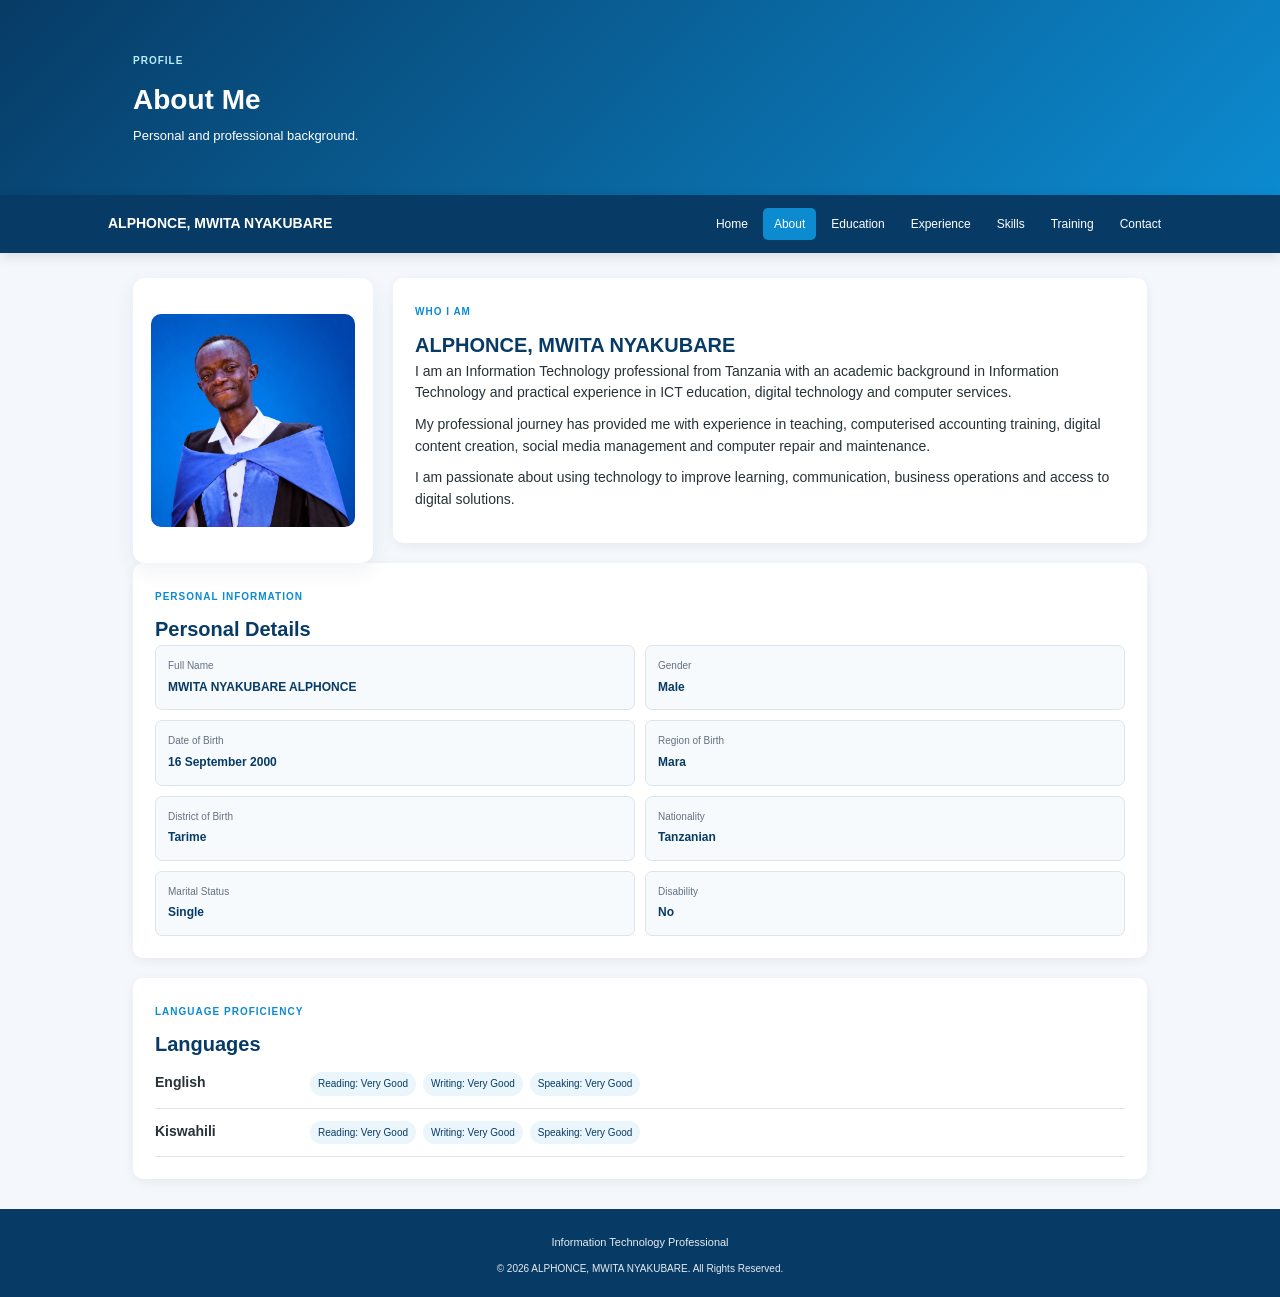
==== about.html @ f6e7d160 "Add files via upload" ====
<!DOCTYPE html>
<html lang="en">

<head>

    <meta charset="UTF-8">
    <meta name="viewport" content="width=device-width, initial-scale=1.0">

    <title>About Me | Alphonce,  Mwita Nyakubare</title>

    <link rel="stylesheet" href="style.css">

</head>

<body>


<header class="page-header">

    <div class="container">

        <span class="section-tag">
            PROFILE
        </span>

        <h1>About Me</h1>

        <p>
            Personal and professional background.
        </p>

    </div>

</header>


<nav class="navbar">

    <div class="nav-container">

        <a href="index.html" class="logo">
            ALPHONCE, MWITA NYAKUBARE
        </a>

        <div class="nav-links">

            <a href="index.html">Home</a>

            <a href="about.html" class="active">
                About
            </a>

            <a href="education.html">
                Education
            </a>

            <a href="experience.html">
                Experience
            </a>

            <a href="skills.html">
                Skills
            </a>

            <a href="training.html">
                Training
            </a>

            <a href="contact.html">
                Contact
            </a>

        </div>

    </div>

</nav>


<main class="container">


    <section class="about-layout">

        <div class="about-photo">

            <img
                src="mine.png"
                alt="Alphonce Mwita Nyakubare"
            >

        </div>


        <div class="section about-text">

            <span class="section-tag">
                WHO I AM
            </span>

            <h2>
                ALPHONCE, MWITA NYAKUBARE
            </h2>

            <p>
                I am an Information Technology professional from Tanzania
                with an academic background in Information Technology and
                practical experience in ICT education, digital technology
                and computer services.
            </p>

            <p>
                My professional journey has provided me with experience in
                teaching, computerised accounting training, digital content
                creation, social media management and computer repair and
                maintenance.
            </p>

            <p>
                I am passionate about using technology to improve learning,
                communication, business operations and access to digital
                solutions.
            </p>

        </div>

    </section>


    <section class="section">

        <span class="section-tag">
            PERSONAL INFORMATION
        </span>

        <h2>
            Personal Details
        </h2>

        <div class="info-grid">

            <div class="info-item">
                <span>Full Name</span>
                <strong>
                    MWITA NYAKUBARE ALPHONCE
                </strong>
            </div>


            <div class="info-item">
                <span>Gender</span>
                <strong>Male</strong>
            </div>


            <div class="info-item">
                <span>Date of Birth</span>
                <strong>
                    16 September 2000
                </strong>
            </div>


            <div class="info-item">
                <span>Region of Birth</span>
                <strong>Mara</strong>
            </div>


            <div class="info-item">
                <span>District of Birth</span>
                <strong>Tarime</strong>
            </div>


            <div class="info-item">
                <span>Nationality</span>
                <strong>Tanzanian</strong>
            </div>


            <div class="info-item">
                <span>Marital Status</span>
                <strong>Single</strong>
            </div>


            <div class="info-item">
                <span>Disability</span>
                <strong>No</strong>
            </div>

        </div>

    </section>


    <section class="section">

        <span class="section-tag">
            LANGUAGE PROFICIENCY
        </span>

        <h2>
            Languages
        </h2>


        <div class="language-list">


            <div class="language-row">

                <div>
                    <strong>
                        English
                    </strong>
                </div>

                <div class="language-level">

                    <span>
                        Reading: Very Good
                    </span>

                    <span>
                        Writing: Very Good
                    </span>

                    <span>
                        Speaking: Very Good
                    </span>

                </div>

            </div>


            <div class="language-row">

                <div>
                    <strong>
                        Kiswahili
                    </strong>
                </div>

                <div class="language-level">

                    <span>
                        Reading: Very Good
                    </span>

                    <span>
                        Writing: Very Good
                    </span>

                    <span>
                        Speaking: Very Good
                    </span>

                </div>

            </div>


        </div>

    </section>


</main>


<footer>

    <div class="footer-content">

        <h3>
            
        </h3>

        <p>
            Information Technology Professional
        </p>

        <p class="copyright">
            © 2026 ALPHONCE, MWITA NYAKUBARE.
            All Rights Reserved.
        </p>

    </div>

</footer>


</body>
</html>
---- style.css ----
* {
    box-sizing: border-box;
    margin: 0;
    padding: 0;
}


:root {

    --primary: #0c8bd0;

    --primary-dark: #073b66;

    --secondary: #00a6d6;

    --light: #f4f8fc;

    --white: #ffffff;

    --text: #263238;

    --muted: #667085;

    --border: #dce5ec;

    --shadow:
        0 7px 22px rgba(7, 59, 102, 0.07);
}


html {
    scroll-behavior: smooth;
}


body {

    font-family:
        Arial,
        Helvetica,
        sans-serif;

    background: var(--light);

    color: var(--text);

    line-height: 1.55;

    font-size: 14px;
}


/* ================================
   HEADINGS
================================ */

h1 {
    font-size: 30px;
}


h2 {
    font-size: 22px;
}


h3 {
    font-size: 16px;
}


h4 {
    font-size: 14px;
}


p {
    font-size: 14px;

    margin-bottom: 10px;
}


/* ================================
   MAIN HEADER
================================ */

.hero-header {

    background:
        linear-gradient(
            135deg,
            #073b66,
            #0c8bd0
        );

    color: white;

    padding: 48px 20px;
}


.profile-container {

    max-width: 1050px;

    margin: auto;

    display: grid;

    grid-template-columns: 190px 1fr;

    gap: 35px;

    align-items: center;
}


.profile-photo {

    width: 175px;

    height: 210px;

    object-fit: cover;

    border-radius: 12px;

    border: 4px solid rgba(255,255,255,0.85);

    box-shadow:
        0 10px 25px rgba(0,0,0,0.22);
}


.profile-info h1 {

    font-size: 32px;

    margin: 8px 0;

    line-height: 1.2;
}


.headline {

    font-size: 16px;

    font-weight: bold;

    margin-bottom: 8px;
}


.intro {

    max-width: 720px;

    font-size: 14px;
}


.badge {

    display: inline-block;

    padding: 5px 10px;

    border-radius: 20px;

    background:
        rgba(255,255,255,0.15);

    font-size: 10px;

    font-weight: bold;

    letter-spacing: 1px;
}


/* ================================
   BUTTONS
================================ */

.hero-buttons {

    margin-top: 18px;

    display: flex;

    gap: 10px;

    flex-wrap: wrap;
}


.btn {

    display: inline-block;

    background: white;

    color: var(--primary-dark);

    padding: 8px 16px;

    border-radius: 6px;

    text-decoration: none;

    font-size: 13px;

    font-weight: bold;

    transition: 0.3s;
}


.btn:hover {

    transform: translateY(-2px);

    box-shadow:
        0 6px 15px rgba(0,0,0,0.15);
}


.btn-outline {

    background: transparent;

    color: white;

    border:
        1px solid
        rgba(255,255,255,0.7);
}


/* ================================
   NAVIGATION
================================ */

.navbar {

    background:
        var(--primary-dark);

    position: sticky;

    top: 0;

    z-index: 1000;

    box-shadow:
        0 3px 12px
        rgba(0,0,0,0.12);
}


.nav-container {

    max-width: 1100px;

    margin: auto;

    min-height: 58px;

    padding:
        0 18px;

    display: flex;

    align-items: center;

    justify-content: space-between;

    gap: 15px;
}


.logo {

    color: white;

    font-size: 15px;

    font-weight: 700;

    text-decoration: none;

    white-space: nowrap;
}


.nav-links {

    display: flex;

    flex-wrap: wrap;

    justify-content: center;

    gap: 2px;
}


.nav-links a {

    color: white;

    text-decoration: none;

    padding:
        7px 10px;

    border-radius: 5px;

    font-size: 12px;

    transition: 0.3s;
}


.nav-links a:hover,
.nav-links a.active {

    background:
        var(--primary);
}


/* ================================
   CONTAINER
================================ */

.container {

    max-width: 1050px;

    margin: 30px auto;

    padding:
        0 18px;
}


/* ================================
   PAGE HEADER
================================ */

.page-header {

    background:
        linear-gradient(
            135deg,
            #073b66,
            #0c8bd0
        );

    color: white;

    padding: 42px 0;
}


.page-header h1 {

    font-size: 28px;

    margin:
        5px 0;
}


.page-header p {

    font-size: 13px;
}


.page-header .section-tag {

    color:
        #bcecff;
}


/* ================================
   SECTIONS
================================ */

.section {

    background:
        var(--white);

    border-radius: 12px;

    padding: 23px;

    margin-bottom: 20px;

    box-shadow:
        var(--shadow);
}


.section h2 {

    color:
        var(--primary-dark);

    margin:
        5px 0 14px;
}


.section-tag {

    display: inline-block;

    color:
        var(--primary);

    font-size: 10px;

    font-weight: bold;

    letter-spacing: 1.4px;
}


/* ================================
   STATS
================================ */

.stats-grid {

    display: grid;

    grid-template-columns:
        repeat(4, 1fr);

    gap: 15px;

    margin-bottom: 20px;
}


.stat-card {

    background:
        white;

    padding: 18px 10px;

    text-align: center;

    border-radius: 10px;

    box-shadow:
        var(--shadow);

    border-top:
        3px solid
        var(--primary);
}


.stat-number {

    font-size: 27px;

    color:
        var(--primary);

    font-weight: 800;
}


.stat-label {

    color:
        var(--muted);

    font-size: 11px;
}


/* ================================
   CARDS
================================ */

.cards {

    display: grid;

    grid-template-columns:
        repeat(
            auto-fit,
            minmax(220px, 1fr)
        );

    gap: 16px;

    margin-bottom: 20px;
}


.card {

    background:
        white;

    padding: 20px;

    border-radius: 11px;

    box-shadow:
        var(--shadow);

    transition: 0.3s;
}


.card:hover {

    transform:
        translateY(-3px);

    box-shadow:
        0 12px 28px
        rgba(7,59,102,0.11);
}


.card h3 {

    color:
        var(--primary-dark);

    margin-bottom: 6px;

    font-size: 16px;
}


.card p {

    font-size: 13px;
}


.text-link {

    display: inline-block;

    margin-top: 7px;

    color:
        var(--primary);

    text-decoration: none;

    font-weight: bold;

    font-size: 12px;
}


/* ================================
   CAREER INTERESTS
================================ */

.interest-grid {

    display: grid;

    grid-template-columns:
        repeat(2, 1fr);

    gap: 15px;
}


.interest-grid > div {

    padding: 15px;

    background:
        #f7fafc;

    border:
        1px solid
        var(--border);

    border-radius: 8px;
}


.interest-grid h3 {

    color:
        var(--primary-dark);

    margin-bottom: 5px;
}


.interest-grid p {

    font-size: 13px;
}


/* ================================
   ABOUT
================================ */

.about-layout {

    display: grid;

    grid-template-columns:
        240px 1fr;

    gap: 20px;

    align-items: stretch;
}


.about-photo {

    background:
        white;

    border-radius: 12px;

    padding: 18px;

    box-shadow:
        var(--shadow);

    display: flex;

    align-items: center;

    justify-content: center;
}


.about-photo img {

    width: 100%;

    max-width: 205px;

    border-radius: 10px;

    object-fit: cover;
}


.about-text {

    margin: 0;
}


/* ================================
   PERSONAL INFORMATION
================================ */

.info-grid {

    display: grid;

    grid-template-columns:
        repeat(2, 1fr);

    gap: 10px;
}


.info-item {

    padding: 12px;

    background:
        #f7fafc;

    border:
        1px solid
        var(--border);

    border-radius: 7px;
}


.info-item span {

    display: block;

    color:
        var(--muted);

    font-size: 10px;

    margin-bottom: 2px;
}


.info-item strong {

    color:
        var(--primary-dark);

    font-size: 12px;
}


/* ================================
   TABLES
================================ */

.table-wrapper {

    width: 100%;

    overflow-x: auto;
}


table {

    width: 100%;

    border-collapse:
        collapse;

    margin-top: 8px;

    min-width: 600px;

    font-size: 12px;
}


th,
td {

    padding:
        7px 9px;

    border:
        1px solid
        #d9e1e7;

    text-align:
        left;

    vertical-align:
        middle;
}


th {

    background:
        var(--primary-dark);

    color:
        white;

    font-size: 11px;

    font-weight: 600;

    white-space:
        nowrap;
}


td {

    color:
        #374151;
}


tbody tr:nth-child(even) {

    background:
        #f7fafc;
}


tbody tr:hover {

    background:
        #eef7fc;
}


/* ================================
   LANGUAGE
================================ */

.language-row {

    display: grid;

    grid-template-columns:
        140px 1fr;

    padding:
        12px 0;

    border-bottom:
        1px solid
        var(--border);

    gap: 15px;
}


.language-level {

    display: flex;

    gap: 7px;

    flex-wrap: wrap;
}


.language-level span {

    background:
        #eaf6fc;

    color:
        var(--primary-dark);

    padding:
        4px 8px;

    border-radius:
        15px;

    font-size:
        10px;
}


/* ================================
   SKILLS
================================ */

.skill-grid {

    display: grid;

    grid-template-columns:
        repeat(3, 1fr);

    gap: 15px;
}


.skill-card {

    background:
        #f7fafc;

    border:
        1px solid
        var(--border);

    padding:
        15px;

    border-radius:
        8px;
}


.skill-top {

    display: flex;

    justify-content:
        space-between;

    gap: 8px;

    margin-bottom:
        10px;
}


.skill-top h3 {

    font-size:
        13px;

    color:
        var(--primary-dark);
}


.skill-top span {

    color:
        var(--primary);

    font-size:
        10px;

    font-weight:
        bold;
}


.progress {

    width: 100%;

    height: 7px;

    background:
        #dfe8ee;

    border-radius:
        20px;

    overflow:
        hidden;
}


.progress-bar {

    height: 100%;

    background:
        linear-gradient(
            90deg,
            var(--primary-dark),
            var(--primary)
        );

    border-radius:
        20px;
}


/* ================================
   CONTACT
================================ */

.contact-grid {

    display: grid;

    grid-template-columns:
        1fr 1fr;

    gap: 20px;
}


.contact-grid .section {

    margin-bottom: 0;
}


.contact-item {

    padding:
        11px 0;

    border-bottom:
        1px solid
        var(--border);
}


.contact-item span {

    display: block;

    color:
        var(--muted);

    font-size:
        10px;
}


.contact-item strong {

    display: block;

    font-size:
        13px;
}


.contact-item a {

    color:
        var(--primary);

    text-decoration:
        none;
}


/* ================================
   FORM
================================ */

form {

    margin-top:
        15px;
}


label {

    display: block;

    font-weight:
        bold;

    margin:
        11px 0 5px;

    color:
        var(--primary-dark);

    font-size:
        12px;
}


input,
textarea {

    width: 100%;

    padding:
        9px 11px;

    border:
        1px solid
        #cbd6de;

    border-radius:
        6px;

    font-size:
        12px;

    font-family:
        inherit;

    outline:
        none;
}


input:focus,
textarea:focus {

    border-color:
        var(--primary);

    box-shadow:
        0 0 0 2px
        rgba(12,139,208,0.1);
}


textarea {

    min-height:
        120px;

    resize:
        vertical;
}


.form-buttons {

    display:
        flex;

    gap:
        8px;

    margin-top:
        12px;
}


button {

    border:
        none;

    padding:
        9px 16px;

    border-radius:
        6px;

    cursor:
        pointer;

    font-size:
        12px;

    font-weight:
        bold;
}


.submit {

    background:
        var(--primary);

    color:
        white;
}


.submit:hover {

    background:
        var(--primary-dark);
}


.reset {

    background:
        #e5e7eb;

    color:
        #333;
}


/* ================================
   FOOTER
================================ */

footer {

    background:
        var(--primary-dark);

    color:
        white;

    text-align:
        center;

    padding:
        25px 15px;

    margin-top:
        40px;
}


.footer-content h3 {

    font-size:
        15px;

    margin-bottom:
        4px;
}


.footer-content p {

    font-size:
        11px;

    opacity:
        0.9;
}


.copyright {

    margin-top:
        10px;

    font-size:
        10px !important;
}


/* ================================
   TABLET
================================ */

@media (max-width: 900px) {

    .profile-container {

        grid-template-columns:
            1fr;

        text-align:
            center;

        justify-items:
            center;
    }


    .profile-info {

        max-width:
            750px;
    }


    .profile-info h1 {

        font-size:
            28px;
    }


    .stats-grid {

        grid-template-columns:
            repeat(2, 1fr);
    }


    .skill-grid {

        grid-template-columns:
            1fr;
    }


    .about-layout {

        grid-template-columns:
            1fr;
    }


    .about-photo img {

        max-width:
            200px;
    }


    .contact-grid {

        grid-template-columns:
            1fr;
    }

}


/* ================================
   MOBILE
================================ */

@media (max-width: 650px) {

    .hero-header {

        padding:
            35px 15px;
    }


    .profile-photo {

        width:
            150px;

        height:
            180px;
    }


    .profile-info h1 {

        font-size:
            23px;
    }


    .headline {

        font-size:
            13px;
    }


    .intro {

        font-size:
            12px;
    }


    .nav-container {

        flex-direction:
            column;

        padding:
            9px;
    }


    .logo {

        font-size:
            13px;
    }


    .nav-links a {

        font-size:
            11px;

        padding:
            6px 7px;
    }


    .container {

        margin-top:
            22px;

        padding:
            0 12px;
    }


    .section {

        padding:
            17px;
    }


    .section h2 {

        font-size:
            19px;
    }


    .page-header {

        padding:
            35px 0;
    }


    .page-header h1 {

        font-size:
            25px;
    }


    .stats-grid {

        grid-template-columns:
            1fr 1fr;

        gap:
            10px;
    }


    .stat-card {

        padding:
            15px 8px;
    }


    .stat-number {

        font-size:
            24px;
    }


    .stat-label {

        font-size:
            10px;
    }


    .info-grid {

        grid-template-columns:
            1fr;
    }


    .language-row {

        grid-template-columns:
            1fr;

        gap:
            7px;
    }


    .interest-grid {

        grid-template-columns:
            1fr;
    }


    .contact-grid {

        grid-template-columns:
            1fr;
    }


    .form-buttons {

        flex-direction:
            column;
    }


    .form-buttons button {

        width:
            100%;
    }


    table {

        font-size:
            11px;
    }


    th,
    td {

        padding:
            6px 7px;
    }

}


/* ================================
   VERY SMALL SCREEN
================================ */

@media (max-width: 430px) {

    .stats-grid {

        grid-template-columns:
            1fr;
    }


    .profile-info h1 {

        font-size:
            21px;
    }


    .logo {

        font-size:
            12px;
    }


    .nav-links {

        gap:
            1px;
    }


    .nav-links a {

        font-size:
            10px;

        padding:
            5px;
    }

}

/* =========================================
   SKILLS PAGE
   ========================================= */

.skill-grid {
    display: grid;
    grid-template-columns: repeat(3, 1fr);
    gap: 14px;
    margin-top: 18px;
}

.skill-card {
    background: #ffffff;
    border: 1px solid #e1e7ed;
    border-radius: 8px;
    padding: 15px 16px;
    transition: 0.2s ease;
}

.skill-card:hover {
    transform: translateY(-2px);
    box-shadow: 0 5px 15px rgba(0, 0, 0, 0.07);
}

.skill-top {
    display: flex;
    justify-content: space-between;
    align-items: center;
    gap: 10px;
}

.skill-top h3 {
    font-size: 14px;
    font-weight: 600;
    color: #073b66;
    margin: 0;
}

.skill-top span {
    font-size: 11px;
    color: #0c8bd0;
    font-weight: 600;
    white-space: nowrap;
}

.progress {
    width: 100%;
    height: 5px;
    background: #e9eef3;
    border-radius: 10px;
    overflow: hidden;
    margin-top: 10px;
}

.progress-bar {
    height: 100%;
    background: #0c8bd0;
    border-radius: 10px;
}


/* =========================================
   SECTION
   ========================================= */

.section {
    background: #ffffff;
    padding: 22px;
    margin-bottom: 20px;
    border-radius: 10px;
    box-shadow: 0 3px 12px rgba(0, 0, 0, 0.06);
}

.section h2 {
    font-size: 20px;
    color: #073b66;
    margin: 6px 0 0;
}

.section-tag {
    display: inline-block;
    font-size: 10px;
    font-weight: 700;
    letter-spacing: 1px;
    color: #0c8bd0;
    margin-bottom: 4px;
}


/* =========================================
   PROFESSIONAL CARDS
   ========================================= */

.cards {
    display: grid;
    grid-template-columns: repeat(2, 1fr);
    gap: 14px;
    margin-bottom: 20px;
}

.card {
    background: #ffffff;
    padding: 18px;
    border-radius: 9px;
    box-shadow: 0 3px 12px rgba(0, 0, 0, 0.06);
}

.card h3 {
    font-size: 16px;
    color: #073b66;
    margin-bottom: 7px;
}

.card p {
    font-size: 13px;
    line-height: 1.6;
    color: #555;
    margin: 0;
}


/* =========================================
   HEADER
   ========================================= */

.page-header {
    padding: 24px 15px;
}

.page-header h1 {
    font-size: 28px;
    margin: 5px 0;
}

.page-header p {
    font-size: 13px;
}


/* =========================================
   NAVIGATION
   ========================================= */

.navbar {
    background: #073b66;
}

.nav-container {
    max-width: 1100px;
    margin: auto;
    padding: 10px 18px;
    display: flex;
    align-items: center;
    justify-content: space-between;
    gap: 20px;
}

.logo {
    color: #ffffff;
    text-decoration: none;
    font-size: 14px;
    font-weight: 700;
    white-space: nowrap;
}

.nav-links {
    display: flex;
    align-items: center;
    gap: 4px;
    flex-wrap: wrap;
    justify-content: flex-end;
}

.nav-links a {
    color: #ffffff;
    text-decoration: none;
    padding: 7px 11px;
    border-radius: 5px;
    font-size: 12px;
    transition: 0.2s ease;
}

.nav-links a:hover,
.nav-links a.active {
    background: #0c8bd0;
}


/* =========================================
   MAIN CONTAINER
   ========================================= */

.container {
    max-width: 1050px;
    margin: 25px auto;
    padding: 0 18px;
}


/* =========================================
   FOOTER
   ========================================= */

footer {
    background: #073b66;
    color: #ffffff;
    text-align: center;
    padding: 20px 15px;
    margin-top: 30px;
}

.footer-content h3 {
    font-size: 15px;
    margin-bottom: 5px;
}

.copyright {
    font-size: 11px;
    margin: 0;
}


/* =========================================
   RESPONSIVE DESIGN
   ========================================= */

@media (max-width: 800px) {

    .skill-grid {
        grid-template-columns: repeat(2, 1fr);
    }

    .nav-container {
        flex-direction: column;
        align-items: center;
    }

    .nav-links {
        justify-content: center;
    }

}


@media (max-width: 600px) {

    .skill-grid {
        grid-template-columns: 1fr;
    }

    .cards {
        grid-template-columns: 1fr;
    }

    .page-header h1 {
        font-size: 24px;
    }

    .section {
        padding: 17px;
    }

    .skill-card {
        padding: 13px;
    }

    .skill-top h3 {
        font-size: 13px;
    }

    .logo {
        font-size: 12px;
    }

}


/* =========================================
   CONNECT WITH ME
   ========================================= */

.connect-section {
    margin-top: 22px;
}

.connect-intro {
    font-size: 13px;
    color: #666;
    margin-bottom: 18px;
}

.connect-grid {
    display: grid;
    grid-template-columns: repeat(3, 1fr);
    gap: 15px;
}

.connect-card {
    display: block;
    text-decoration: none;
    background: #ffffff;
    border: 1px solid #e1e7ed;
    border-radius: 9px;
    padding: 18px;
    transition: 0.2s ease;
}

.connect-card:hover {
    transform: translateY(-3px);
    box-shadow: 0 5px 15px rgba(0, 0, 0, 0.08);
    border-color: #0c8bd0;
}

.connect-card h3 {
    color: #073b66;
    font-size: 16px;
    margin-bottom: 6px;
}

.connect-card p {
    color: #666;
    font-size: 12px;
    line-height: 1.5;
    margin-bottom: 10px;
}

.connect-link {
    color: #0c8bd0;
    font-size: 12px;
    font-weight: 600;
}


/* =========================================
   CONNECT RESPONSIVE
   ========================================= */

@media (max-width: 700px) {

    .connect-grid {
        grid-template-columns: 1fr;
    }

}
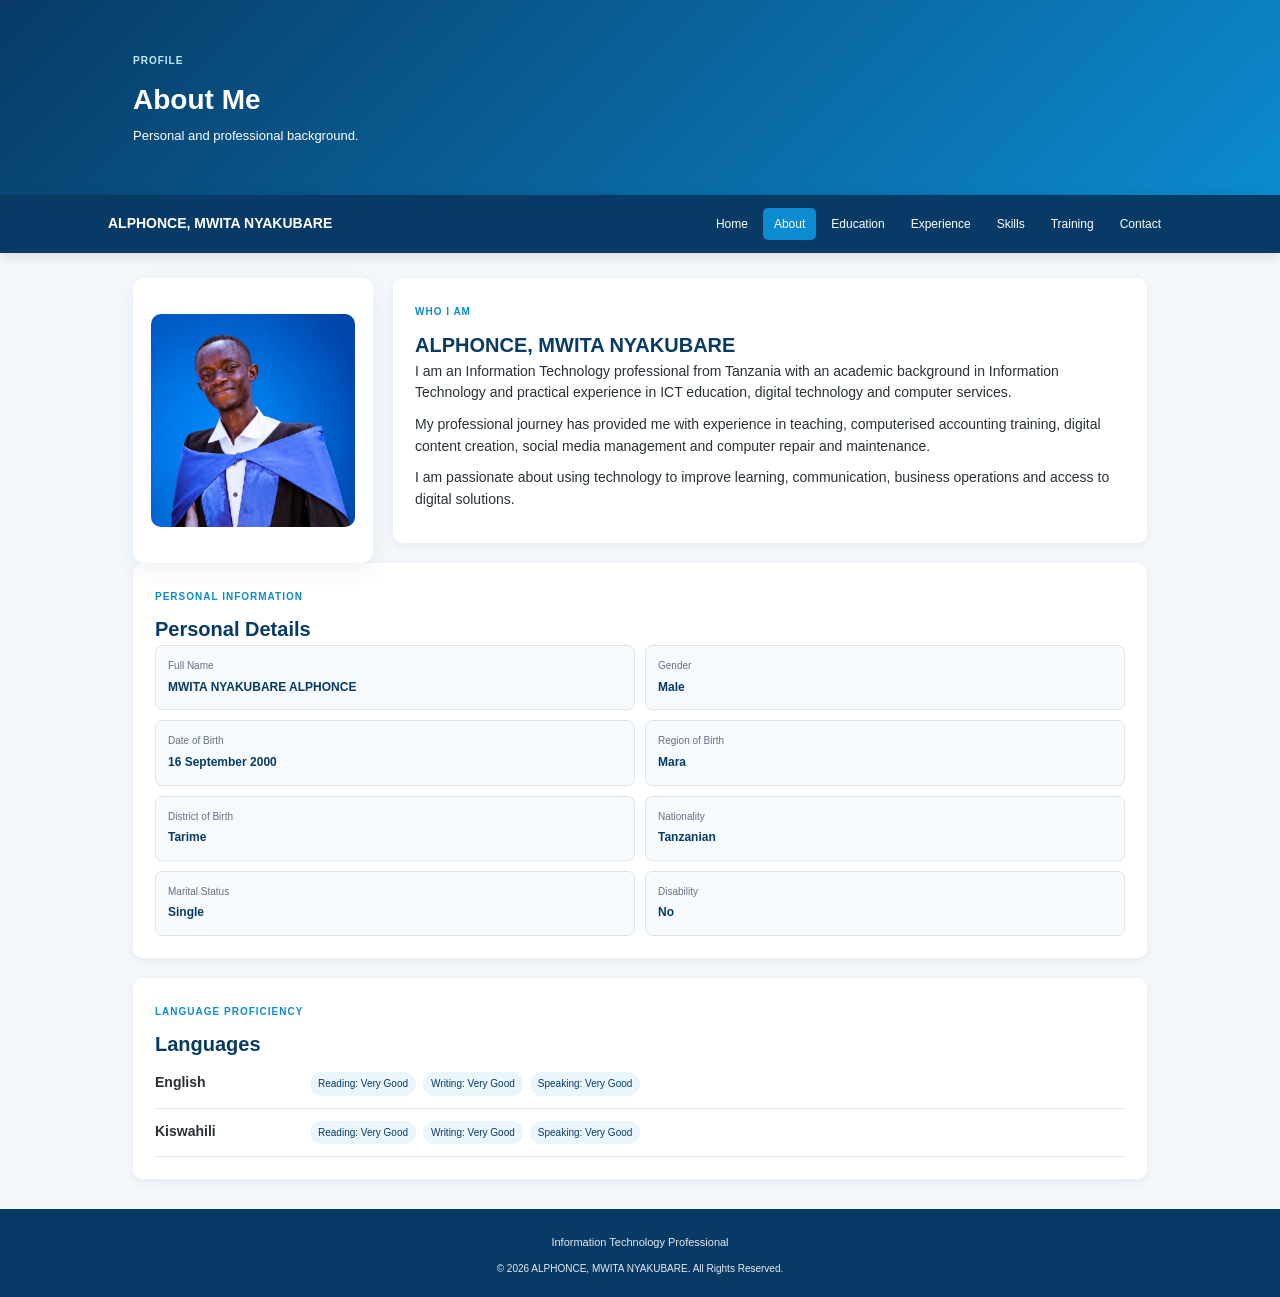
==== commit 5d269aec: "Update about.html" ====
--- a/about.html
+++ b/about.html
@@ -85,7 +85,7 @@
         <div class="about-photo">
 
             <img
-                src="mine.png"
+                src="mine.webp"
                 alt="Alphonce Mwita Nyakubare"
             >
 
@@ -294,4 +294,4 @@
 
 
 </body>
-</html>+</html>
